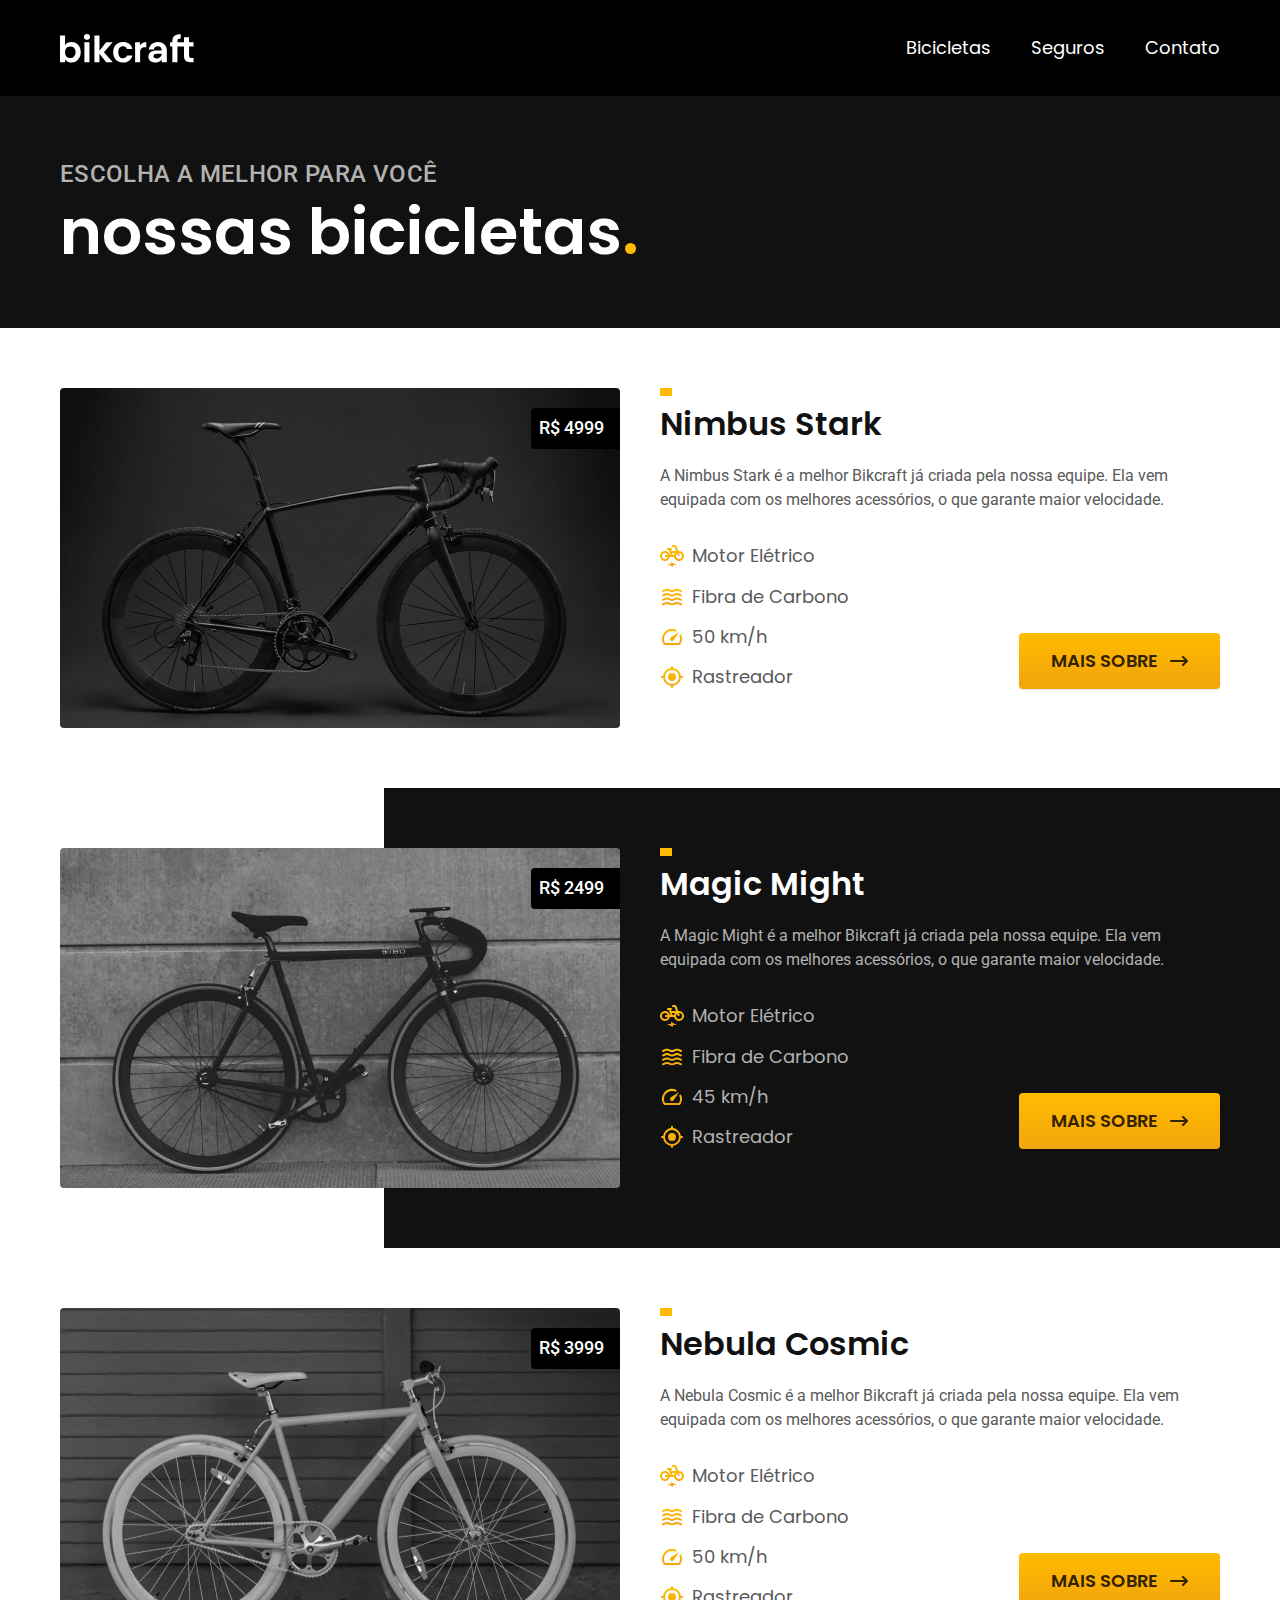
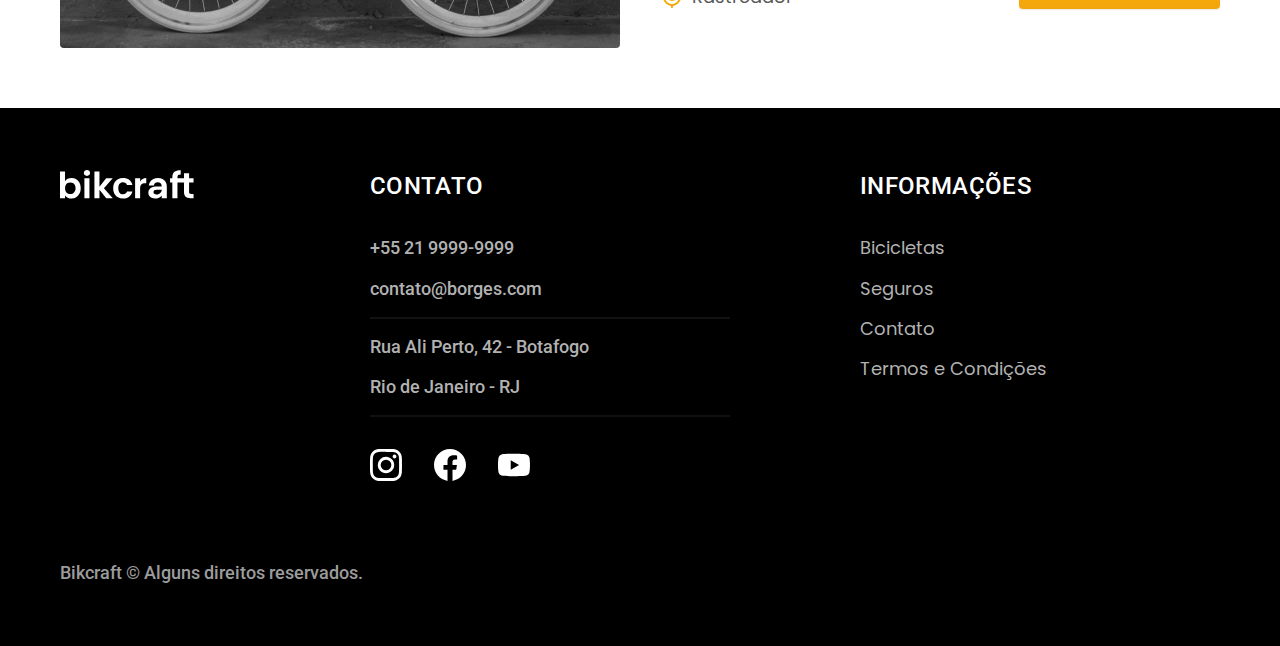
==== bicicletas.html @ 54b826e7 "termos e bicicletas" ====
<!DOCTYPE html>
<html lang="pt-br">

<head>
  <meta charset="UTF-8">
  <meta name="viewport" content="width=device-width, initial-scale=1.0">
  <title>Bicicletas | Bikcraft</title>
  <meta name="description" content="Termos e condições.">

  <link rel="stylesheet" href="./css/style.css">
  <link rel="preconnect" href="https://fonts.googleapis.com">
  <link rel="preconnect" href="https://fonts.gstatic.com" crossorigin>
  <link href="https://fonts.googleapis.com/css2?family=Fira+Sans:wght@400;700&family=Merriweather:ital,wght@1,900&family=Poppins:wght@400;600&family=Roboto:wght@400;500&display=swap" rel="stylesheet">
</head>

<body id="bicicletas">
  <header class="header-bg">
    <div class="header container">
      <a href="./"><img src="./img/bikcraft.svg" alt="Bikcraft">
        <nav aria-label="primaria">
      </a>

      <ul class="header-menu font-1-m cor-0">
        <li><a href="./bicicletas.html">Bicicletas</a></li>
        <li><a href="./Seguros.html">Seguros</a></li>
        <li><a href="./Contato.html">Contato</a></li>
      </ul>
      </nav>
    </div>
  </header>

  <main>
    <div class="titulo-bg">
      <div class="titulo container">
        <p class="font-2-l-b cor-5">Escolha a melhor para você</p>
        <h1 class="font-1-xxl cor-0">nossas bicicletas<span class="cor-p1">.</span></h1>
      </div>
    </div>

    <div class="bicicletas container">
      <div class="bicicletas-imagem">
        <img src="./img/bicicletas/nimbus.jpg" alt="Bicicleta preta">
        <span class="font-2-m cor-0">R$ 4999</span>
      </div>
      <div class="bicicletas-conteudo">
        <h2 class="font-1-xl">Nimbus Stark</h2>
        <p class="font-2-s cor-8">A Nimbus Stark é a melhor Bikcraft já criada pela nossa equipe. Ela vem equipada com os melhores acessórios, o que garante maior velocidade.</p>
        <ul class="font-1-m cor-8">
          <li>
            <img src="./img/icones/eletrica.svg" alt="">Motor Elétrico
          </li>
          <li>
            <img src="./img/icones/carbono.svg" alt="">Fibra de Carbono
          </li>
          <li>
            <img src="./img/icones/velocidade.svg" alt="">50 km/h
          </li>
          <li>
            <img src="./img/icones/rastreador.svg" alt="">Rastreador
          </li>
        </ul>
        <a class="botao seta" href="./bicicletas/nimbus.html">Mais Sobre</a>
      </div>
    </div>

    <div class="bicicletas-bg">
      <div class="bicicletas container">
        <div class="bicicletas-imagem">
          <img src="./img/bicicletas/magic.jpg" alt="Bicicleta preta">
          <span class="font-2-m cor-0">R$ 2499</span>
        </div>
        <div class="bicicletas-conteudo">
          <h2 class="font-1-xl cor-0">Magic Might</h2>
          <p class="font-2-s cor-5">A Magic Might é a melhor Bikcraft já criada pela nossa equipe. Ela vem equipada com os melhores acessórios, o que garante maior velocidade.</p>
          <ul class="font-1-m cor-5">
            <li>
              <img src="./img/icones/eletrica.svg" alt="">Motor Elétrico
            </li>
            <li>
              <img src="./img/icones/carbono.svg" alt="">Fibra de Carbono
            </li>
            <li>
              <img src="./img/icones/velocidade.svg" alt="">45 km/h
            </li>
            <li>
              <img src="./img/icones/rastreador.svg" alt="">Rastreador
            </li>
          </ul>
          <a class="botao seta" href="./bicicletas/magic.html">Mais Sobre</a>
        </div>
      </div>
    </div>

    <div class="bicicletas container">
      <div class="bicicletas-imagem">
        <img src="./img/bicicletas/nebula.jpg" alt="Bicicleta preta">
        <span class="font-2-m cor-0">R$ 3999</span>
      </div>
      <div class="bicicletas-conteudo">
        <h2 class="font-1-xl">Nebula Cosmic</h2>
        <p class="font-2-s cor-8">A Nebula Cosmic é a melhor Bikcraft já criada pela nossa equipe. Ela vem equipada com os melhores acessórios, o que garante maior velocidade.</p>
        <ul class="font-1-m cor-8">
          <li>
            <img src="./img/icones/eletrica.svg" alt="">Motor Elétrico
          </li>
          <li>
            <img src="./img/icones/carbono.svg" alt="">Fibra de Carbono
          </li>
          <li>
            <img src="./img/icones/velocidade.svg" alt="">50 km/h
          </li>
          <li>
            <img src="./img/icones/rastreador.svg" alt="">Rastreador
          </li>
        </ul>
        <a class="botao seta" href="./bicicletas/nebula.html">Mais Sobre</a>
      </div>
    </div>

  </main>

  <footer class="footer-bg">
    <div class="footer container">
      <img src="./img/bikcraft.svg" alt="Bikcraft">
      <div class="footer-contato">
        <h3 class="font-2-l-b cor-0">Contato</h3>
        <ul class="font-2-m cor-5">
          <li><a href="tel:+552199999999">+55 21 9999-9999</a></li>
          <li><a href="mailto:contato@borges.com">contato@borges.com</a></li>
          <li>Rua Ali Perto, 42 - Botafogo</li>
          <li>Rio de Janeiro - RJ</li>
        </ul>
        <div class="footer-redes">
          <a href="./"><img src="./img/redes/instagram.svg" alt="Instagram"></a>
          <a href="./"><img src="./img/redes/facebook.svg" alt="Facebook"></a>
          <a href="./"><img src="./img/redes/youtube.svg" alt="Youtube"></a>

        </div>
      </div>
      <div class="footer-informacoes">
        <h3 class="font-2-l-b cor-0">Informações</h3>
        <nav>
          <ul class="font-1-m cor-5">
            <li><a href="./bicicletas.html">Bicicletas</a></li>
            <li><a href="./Seguros.html">Seguros</a></li>
            <li><a href="./Contato.html">Contato</a></li>
            <li><a href="./termos.html">Termos e Condições</a></li>
          </ul>
        </nav>
      </div>
      <p class="footer-copy font-2-m cor-6">Bikcraft © Alguns direitos reservados.</p>
    </div>

  </footer>

</body>

</html>
---- css/style.css ----
@import "./global/global.css";
@import "./utilidades/tipografia.css";
@import "./utilidades/cores.css";

@import "./global/header.css";
@import "./global/footer.css";

/* Utilidade */
@import "./utilidades/componentes.css";

/* Home */
@import "./home/introducao.css";
@import "./home/tecnologia.css";
@import "./home/parceiros.css";
@import "./home/depoimento.css";

/* Bicicletas */
@import "./bicicletas/bicicletas-lista.css";
@import "./bicicletas/bicicletas.css";

/* Seguros */
@import "./seguros/seguros.css";

/* Termos */
@import "./termos/termos.css";
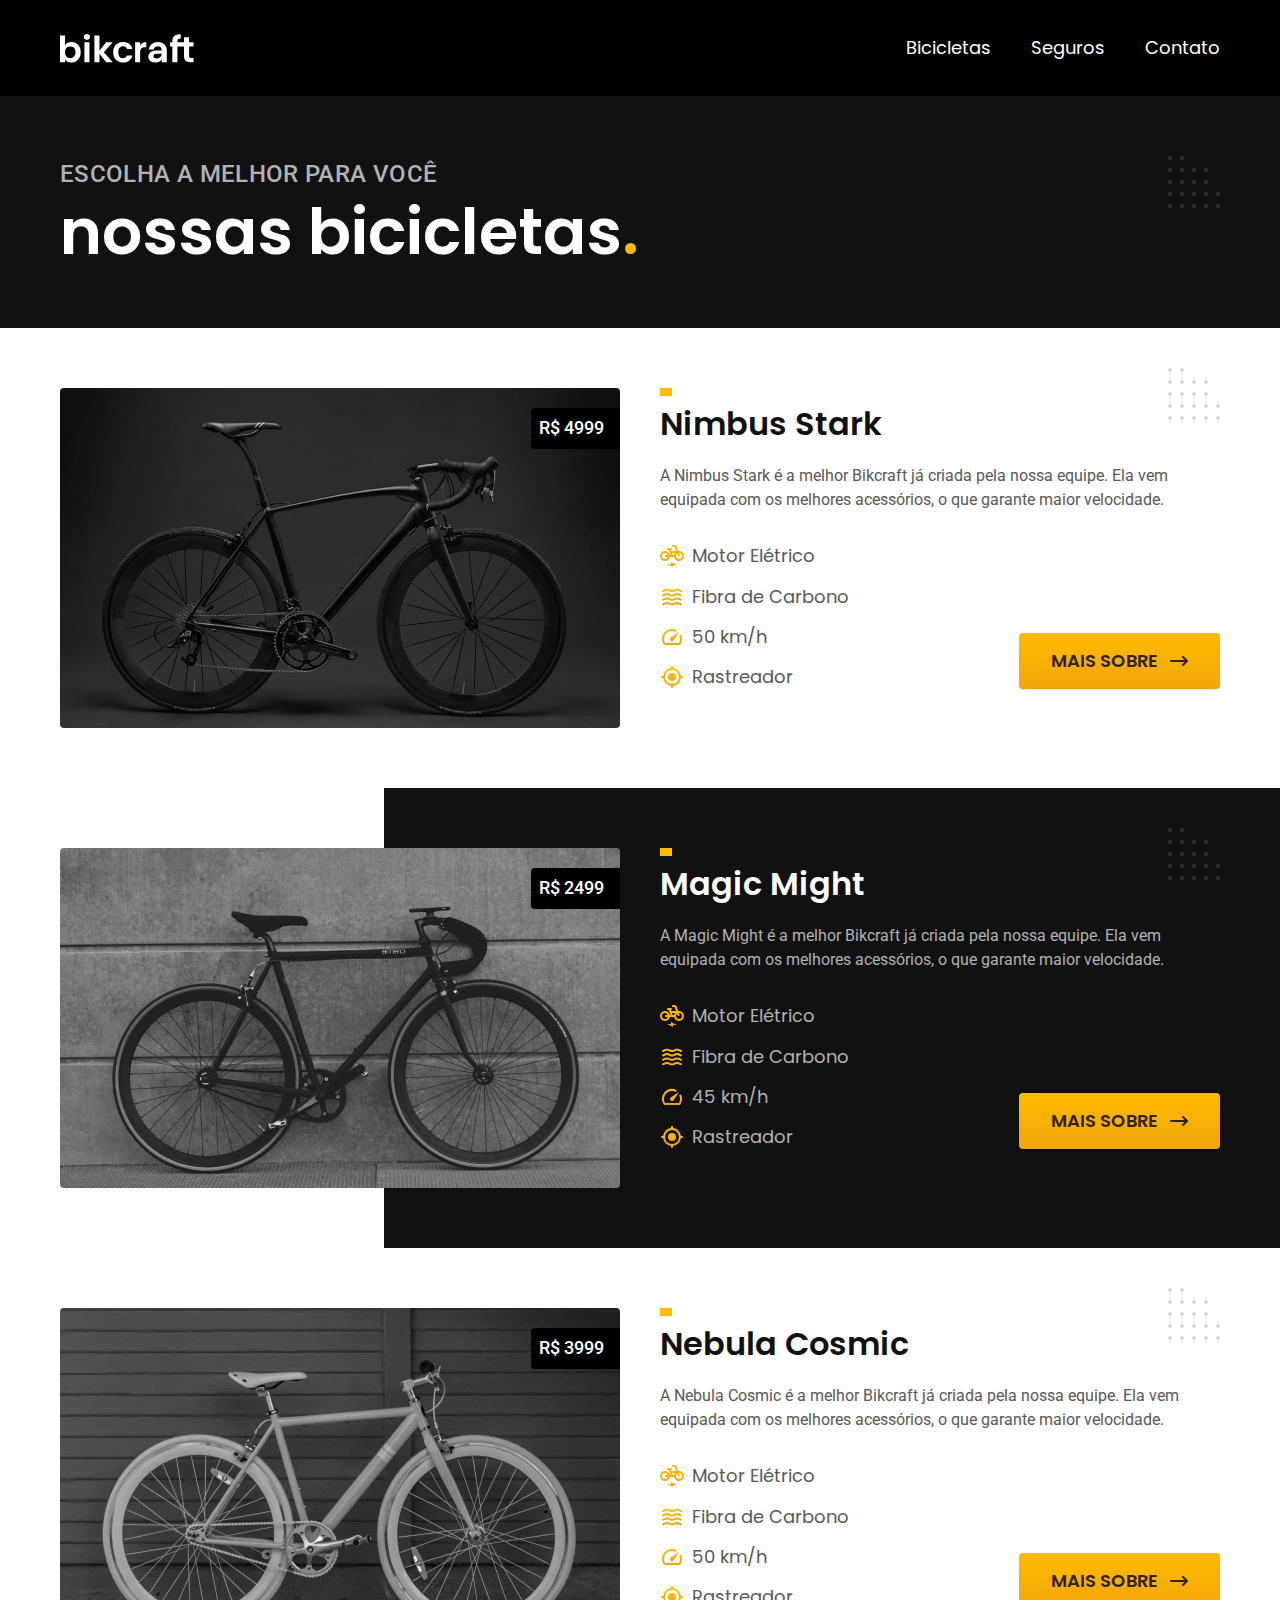
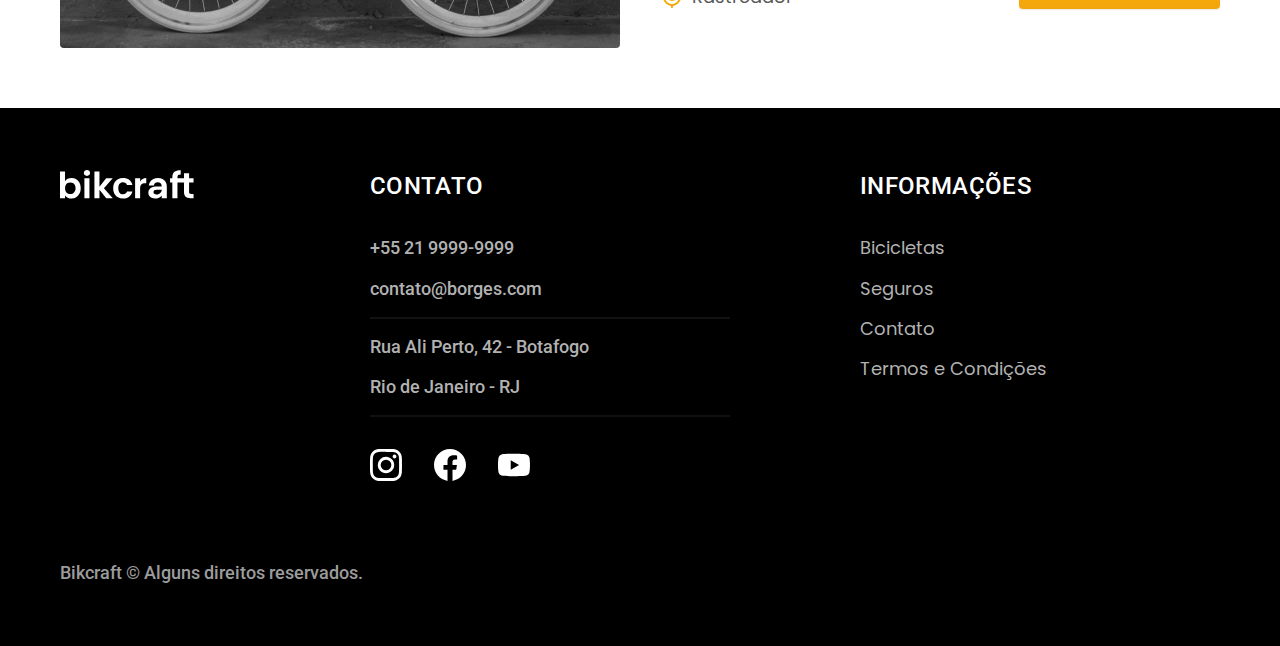
==== commit 7f26b378: "site pronto" ====
--- a/bicicletas.html
+++ b/bicicletas.html
@@ -7,6 +7,7 @@
   <title>Bicicletas | Bikcraft</title>
   <meta name="description" content="Termos e condições.">
 
+  <link rel="preload" href="./css/style.css" as="style">
   <link rel="stylesheet" href="./css/style.css">
   <link rel="preconnect" href="https://fonts.googleapis.com">
   <link rel="preconnect" href="https://fonts.gstatic.com" crossorigin>
@@ -16,7 +17,7 @@
 <body id="bicicletas">
   <header class="header-bg">
     <div class="header container">
-      <a href="./"><img src="./img/bikcraft.svg" alt="Bikcraft">
+      <a href="./"><img src="./img/bikcraft.svg" width="136" height="32" alt="Bikcraft">
         <nav aria-label="primaria">
       </a>
 
@@ -39,7 +40,7 @@
 
     <div class="bicicletas container">
       <div class="bicicletas-imagem">
-        <img src="./img/bicicletas/nimbus.jpg" alt="Bicicleta preta">
+        <img src="./img/bicicletas/nimbus.jpg" width="1120" height="680" alt="Bicicleta preta">
         <span class="font-2-m cor-0">R$ 4999</span>
       </div>
       <div class="bicicletas-conteudo">
@@ -47,16 +48,16 @@
         <p class="font-2-s cor-8">A Nimbus Stark é a melhor Bikcraft já criada pela nossa equipe. Ela vem equipada com os melhores acessórios, o que garante maior velocidade.</p>
         <ul class="font-1-m cor-8">
           <li>
-            <img src="./img/icones/eletrica.svg" alt="">Motor Elétrico
+            <img src="./img/icones/eletrica.svg" width="32" height="32" alt="">Motor Elétrico
           </li>
           <li>
-            <img src="./img/icones/carbono.svg" alt="">Fibra de Carbono
+            <img src="./img/icones/carbono.svg" width="32" height="32" alt="">Fibra de Carbono
           </li>
           <li>
-            <img src="./img/icones/velocidade.svg" alt="">50 km/h
+            <img src="./img/icones/velocidade.svg" width="32" height="32" alt="">50 km/h
           </li>
           <li>
-            <img src="./img/icones/rastreador.svg" alt="">Rastreador
+            <img src="./img/icones/rastreador.svg" width="32" height="32" alt="">Rastreador
           </li>
         </ul>
         <a class="botao seta" href="./bicicletas/nimbus.html">Mais Sobre</a>
@@ -66,7 +67,7 @@
     <div class="bicicletas-bg">
       <div class="bicicletas container">
         <div class="bicicletas-imagem">
-          <img src="./img/bicicletas/magic.jpg" alt="Bicicleta preta">
+          <img src="./img/bicicletas/magic.jpg" width="1120" height="680" alt="Bicicleta preta">
           <span class="font-2-m cor-0">R$ 2499</span>
         </div>
         <div class="bicicletas-conteudo">
@@ -74,16 +75,16 @@
           <p class="font-2-s cor-5">A Magic Might é a melhor Bikcraft já criada pela nossa equipe. Ela vem equipada com os melhores acessórios, o que garante maior velocidade.</p>
           <ul class="font-1-m cor-5">
             <li>
-              <img src="./img/icones/eletrica.svg" alt="">Motor Elétrico
+              <img src="./img/icones/eletrica.svg" width="32" height="32" alt="">Motor Elétrico
             </li>
             <li>
-              <img src="./img/icones/carbono.svg" alt="">Fibra de Carbono
+              <img src="./img/icones/carbono.svg" width="32" height="32" alt="">Fibra de Carbono
             </li>
             <li>
-              <img src="./img/icones/velocidade.svg" alt="">45 km/h
+              <img src="./img/icones/velocidade.svg" width="32" height="32" alt="">45 km/h
             </li>
             <li>
-              <img src="./img/icones/rastreador.svg" alt="">Rastreador
+              <img src="./img/icones/rastreador.svg" width="32" height="32" alt="">Rastreador
             </li>
           </ul>
           <a class="botao seta" href="./bicicletas/magic.html">Mais Sobre</a>
@@ -93,7 +94,7 @@
 
     <div class="bicicletas container">
       <div class="bicicletas-imagem">
-        <img src="./img/bicicletas/nebula.jpg" alt="Bicicleta preta">
+        <img src="./img/bicicletas/nebula.jpg" width="1120" height="680" alt="Bicicleta preta">
         <span class="font-2-m cor-0">R$ 3999</span>
       </div>
       <div class="bicicletas-conteudo">
@@ -101,16 +102,16 @@
         <p class="font-2-s cor-8">A Nebula Cosmic é a melhor Bikcraft já criada pela nossa equipe. Ela vem equipada com os melhores acessórios, o que garante maior velocidade.</p>
         <ul class="font-1-m cor-8">
           <li>
-            <img src="./img/icones/eletrica.svg" alt="">Motor Elétrico
+            <img src="./img/icones/eletrica.svg" width="32" height="32" alt="">Motor Elétrico
           </li>
           <li>
-            <img src="./img/icones/carbono.svg" alt="">Fibra de Carbono
+            <img src="./img/icones/carbono.svg" width="32" height="32" alt="">Fibra de Carbono
           </li>
           <li>
-            <img src="./img/icones/velocidade.svg" alt="">50 km/h
+            <img src="./img/icones/velocidade.svg" width="32" height="32" alt="">50 km/h
           </li>
           <li>
-            <img src="./img/icones/rastreador.svg" alt="">Rastreador
+            <img src="./img/icones/rastreador.svg" width="32" height="32" alt="">Rastreador
           </li>
         </ul>
         <a class="botao seta" href="./bicicletas/nebula.html">Mais Sobre</a>
@@ -121,7 +122,7 @@
 
   <footer class="footer-bg">
     <div class="footer container">
-      <img src="./img/bikcraft.svg" alt="Bikcraft">
+      <img src="./img/bikcraft.svg" width="136" height="32" alt="Bikcraft">
       <div class="footer-contato">
         <h3 class="font-2-l-b cor-0">Contato</h3>
         <ul class="font-2-m cor-5">
@@ -131,9 +132,9 @@
           <li>Rio de Janeiro - RJ</li>
         </ul>
         <div class="footer-redes">
-          <a href="./"><img src="./img/redes/instagram.svg" alt="Instagram"></a>
-          <a href="./"><img src="./img/redes/facebook.svg" alt="Facebook"></a>
-          <a href="./"><img src="./img/redes/youtube.svg" alt="Youtube"></a>
+          <a href="./"><img src="./img/redes/instagram.svg" width="32" height="32" alt="Instagram"></a>
+          <a href="./"><img src="./img/redes/facebook.svg" width="32" height="32" alt="Facebook"></a>
+          <a href="./"><img src="./img/redes/youtube.svg" width="32" height="32" alt="Youtube"></a>
 
         </div>
       </div>
--- a/css/style.css
+++ b/css/style.css
@@ -7,6 +7,7 @@
 
 /* Utilidade */
 @import "./utilidades/componentes.css";
+@import "./utilidades/formulario.css";
 
 /* Home */
 @import "./home/introducao.css";
@@ -18,8 +19,21 @@
 @import "./bicicletas/bicicletas-lista.css";
 @import "./bicicletas/bicicletas.css";
 
+/* Bicicleta */
+@import "./bicicleta/bicicleta.css";
+@import "./bicicleta/seguro.css";
+
 /* Seguros */
 @import "./seguros/seguros.css";
+@import "./seguros/vantagens.css";
+@import "./seguros/perguntas.css";
+
+/* Contato */
+@import "./contato/contato.css";
+@import "./contato/lojas.css";
+
+/* orcamento */
+@import "./orcamento/orcamento.css";
 
 /* Termos */
 @import "./termos/termos.css";
--- a/css/style.css
+++ b/css/style.css
@@ -7,6 +7,7 @@
 
 /* Utilidade */
 @import "./utilidades/componentes.css";
+@import "./utilidades/formulario.css";
 
 /* Home */
 @import "./home/introducao.css";
@@ -18,8 +19,21 @@
 @import "./bicicletas/bicicletas-lista.css";
 @import "./bicicletas/bicicletas.css";
 
+/* Bicicleta */
+@import "./bicicleta/bicicleta.css";
+@import "./bicicleta/seguro.css";
+
 /* Seguros */
 @import "./seguros/seguros.css";
+@import "./seguros/vantagens.css";
+@import "./seguros/perguntas.css";
+
+/* Contato */
+@import "./contato/contato.css";
+@import "./contato/lojas.css";
+
+/* orcamento */
+@import "./orcamento/orcamento.css";
 
 /* Termos */
 @import "./termos/termos.css";
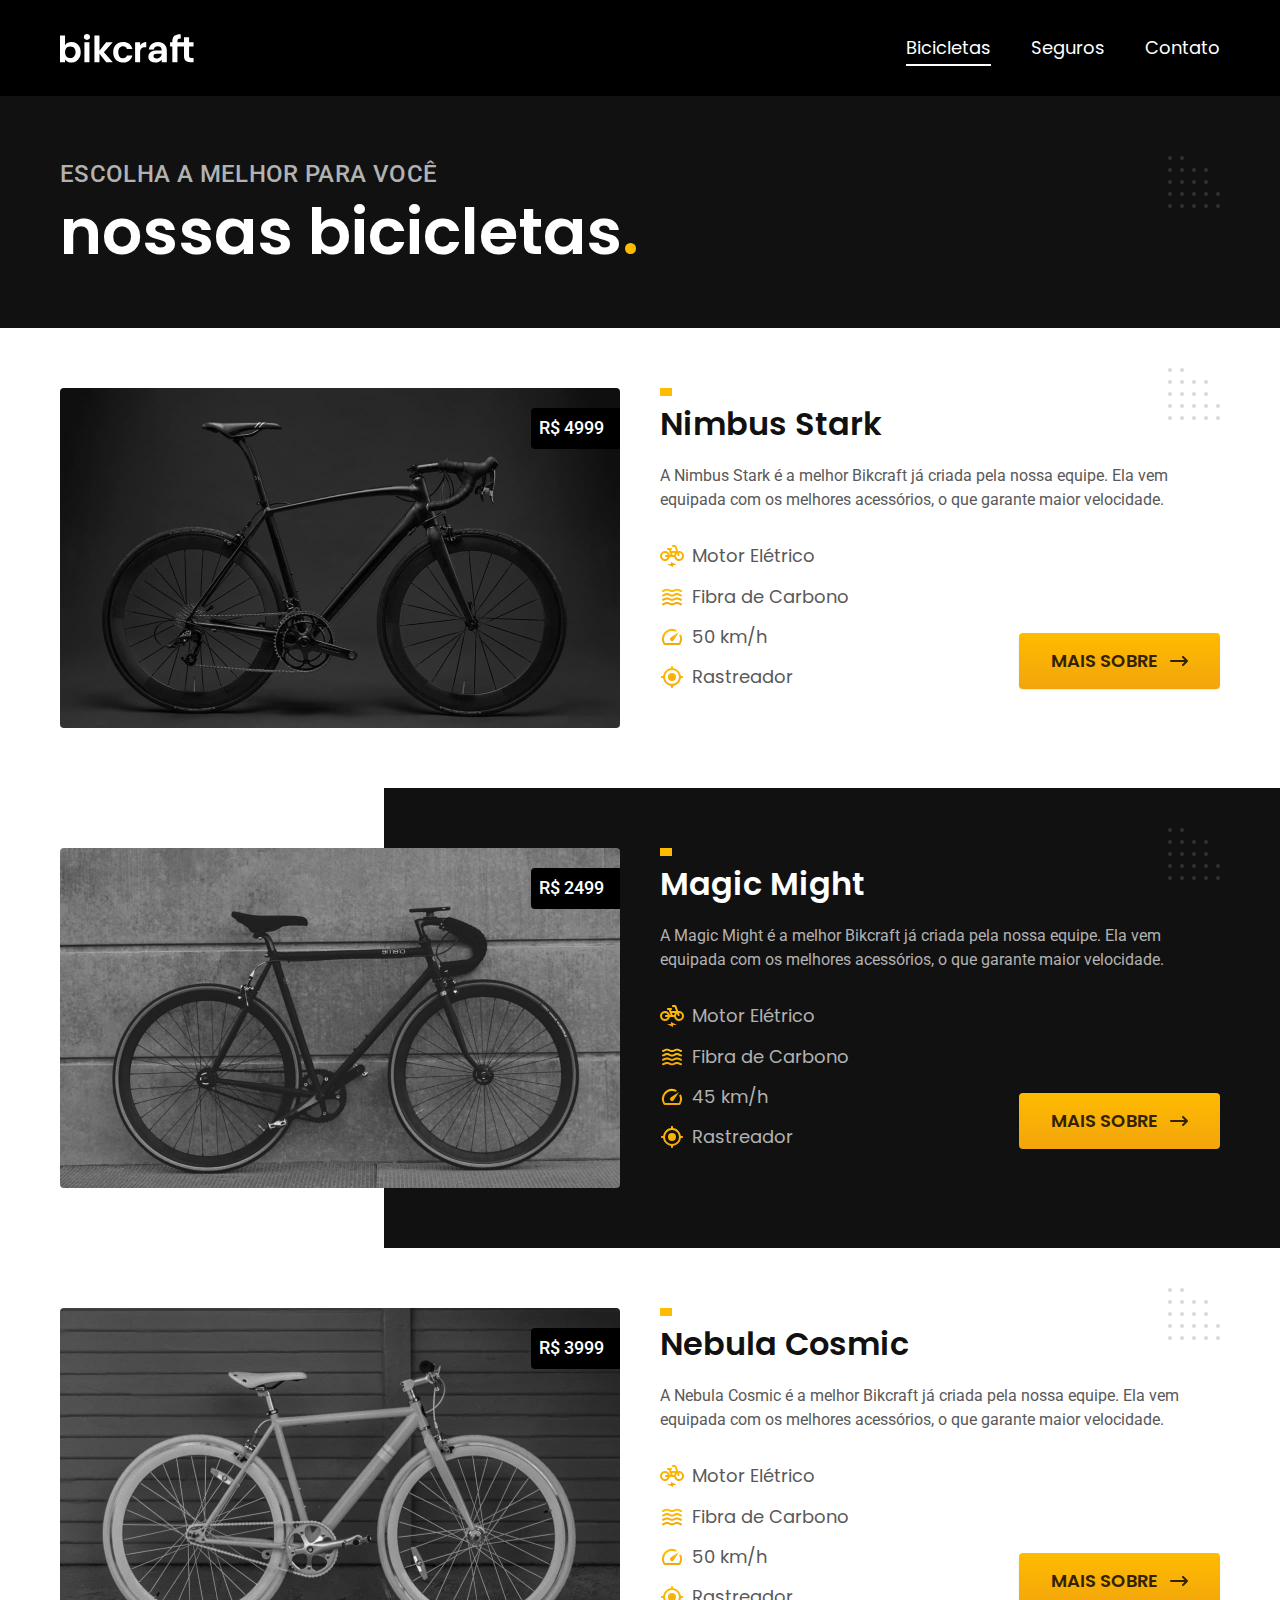
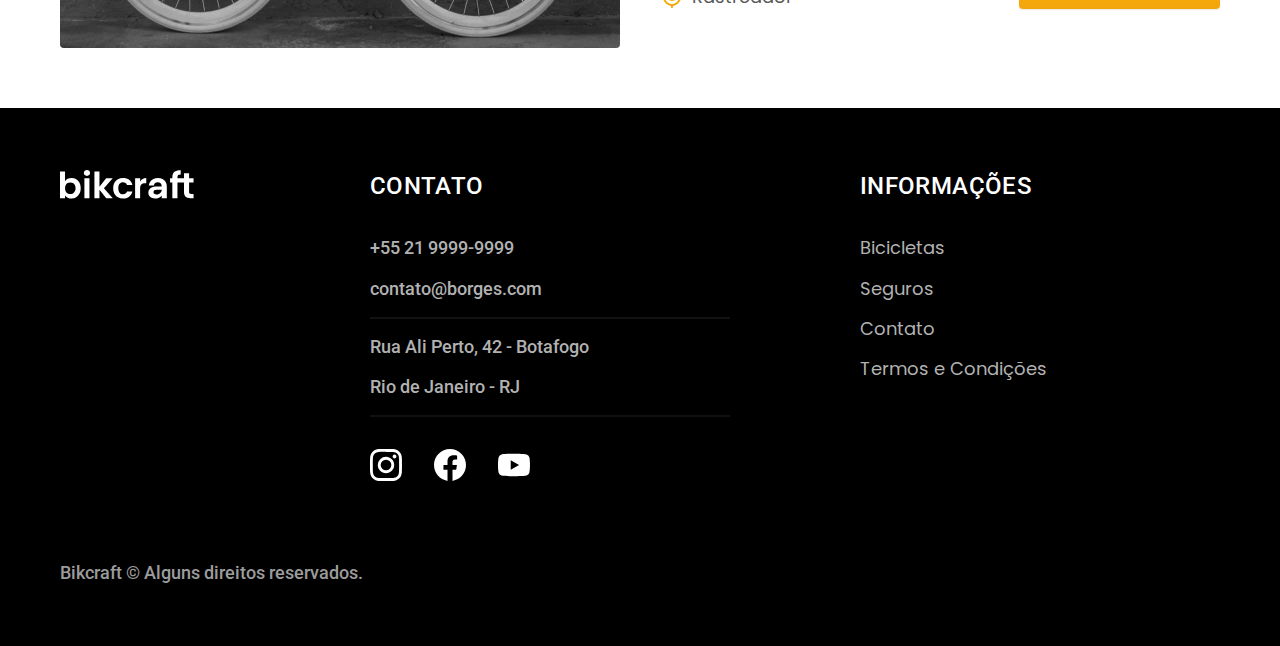
==== commit c9e138e3: "começo js" ====
--- a/bicicletas.html
+++ b/bicicletas.html
@@ -154,6 +154,7 @@
 
   </footer>
 
+  <script src="./js/script.js"></script>
 </body>
 
 </html>